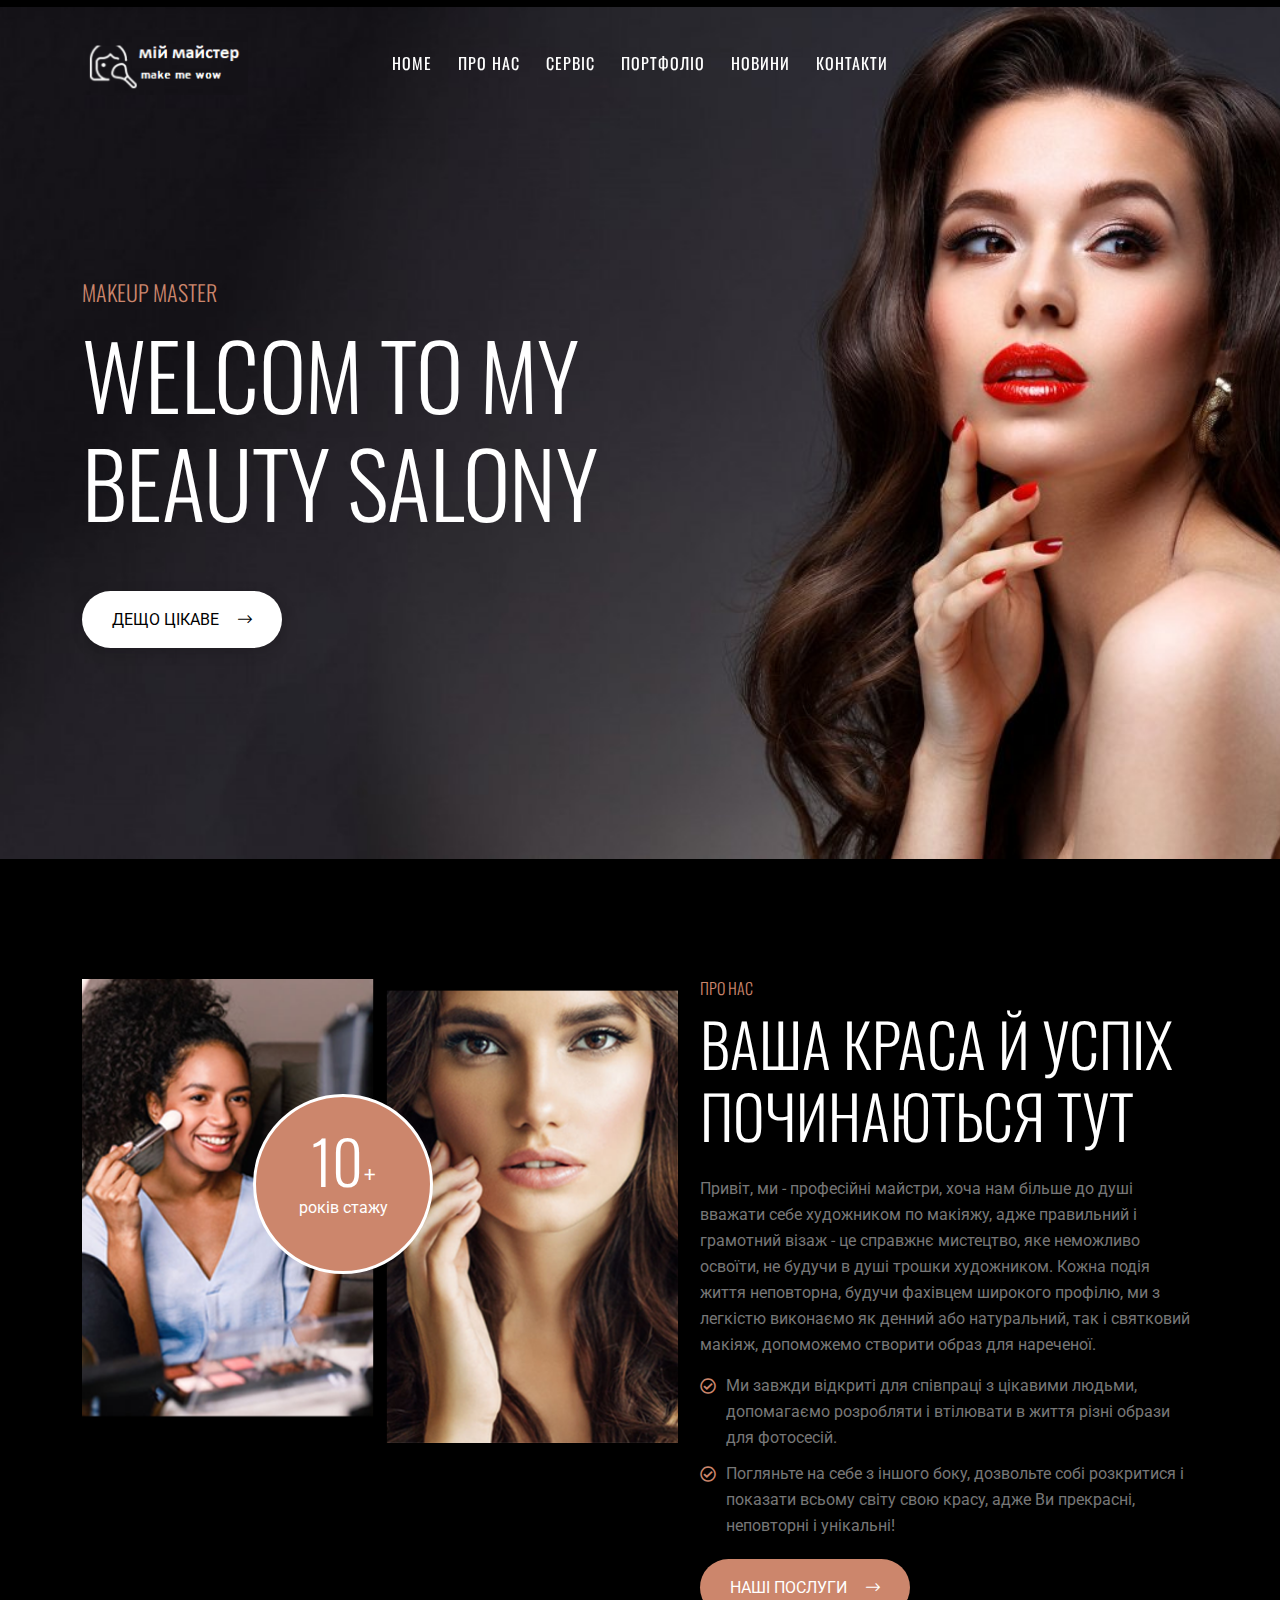
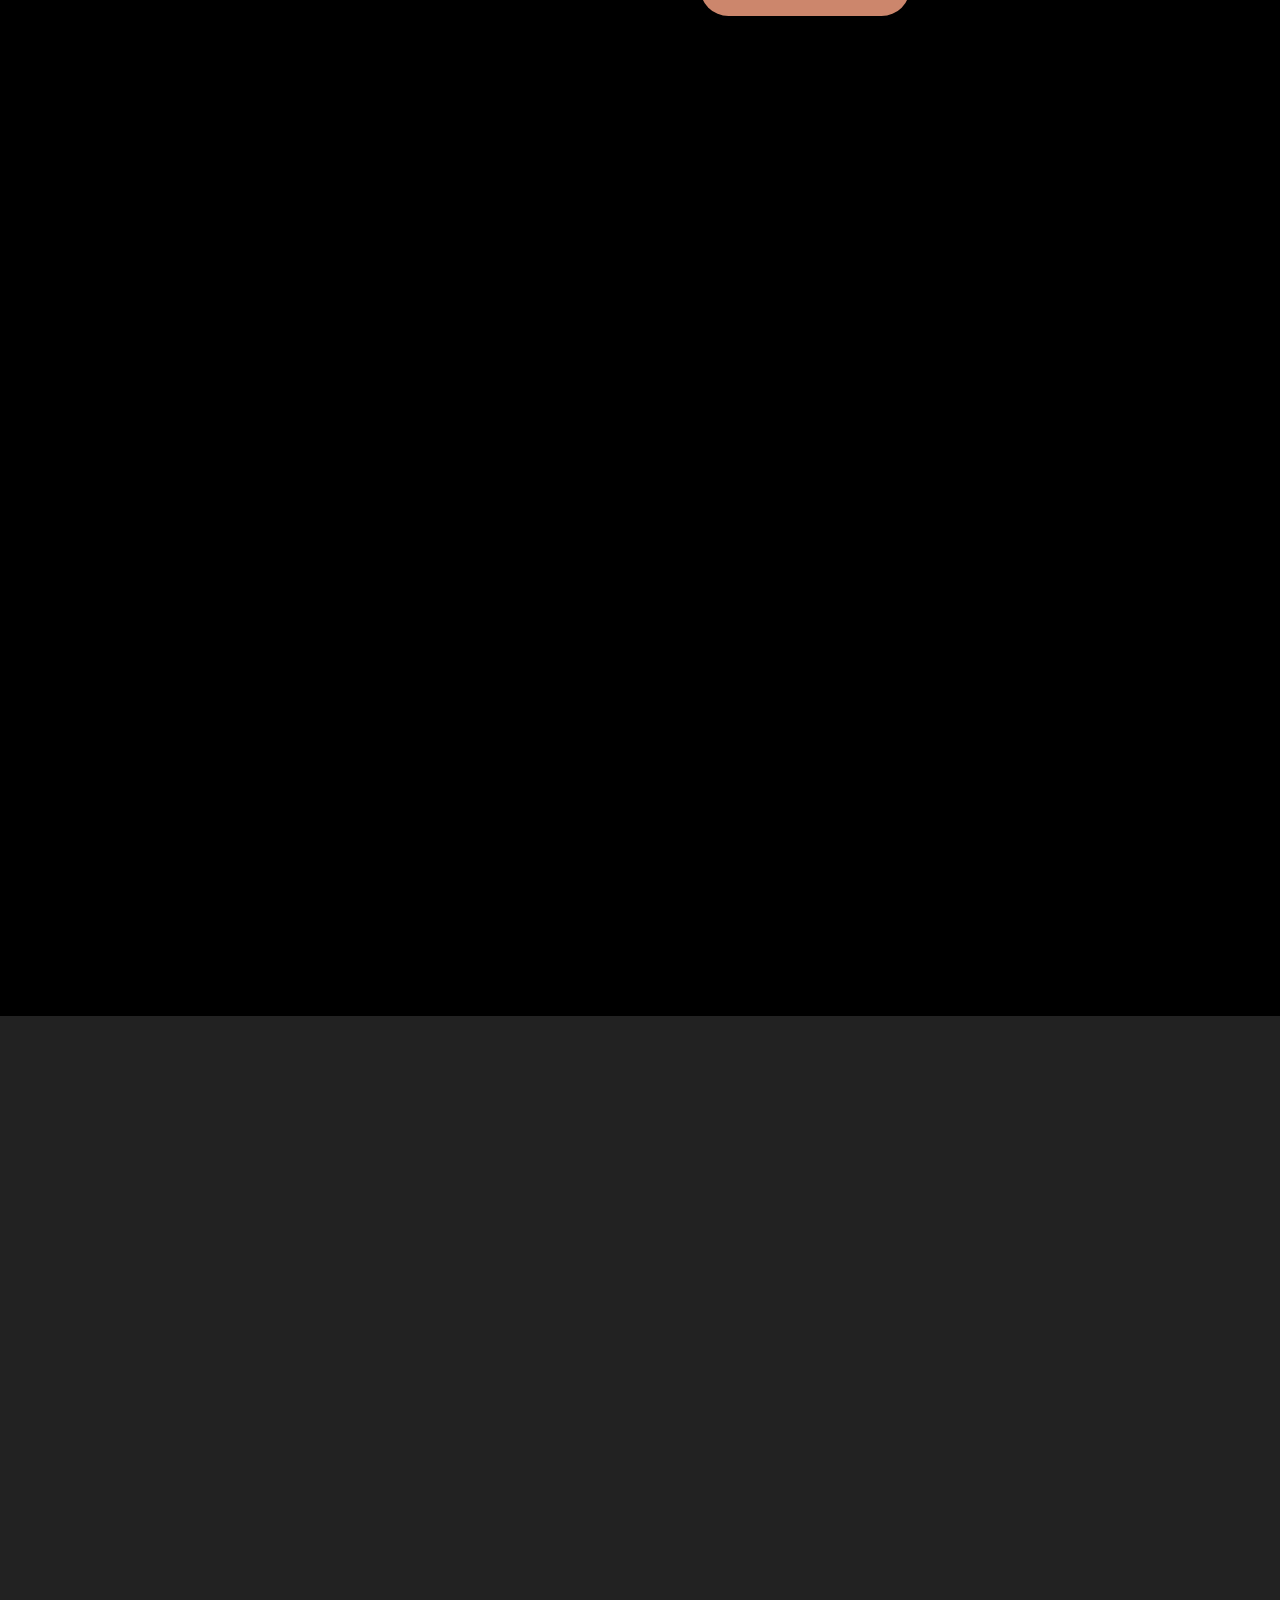
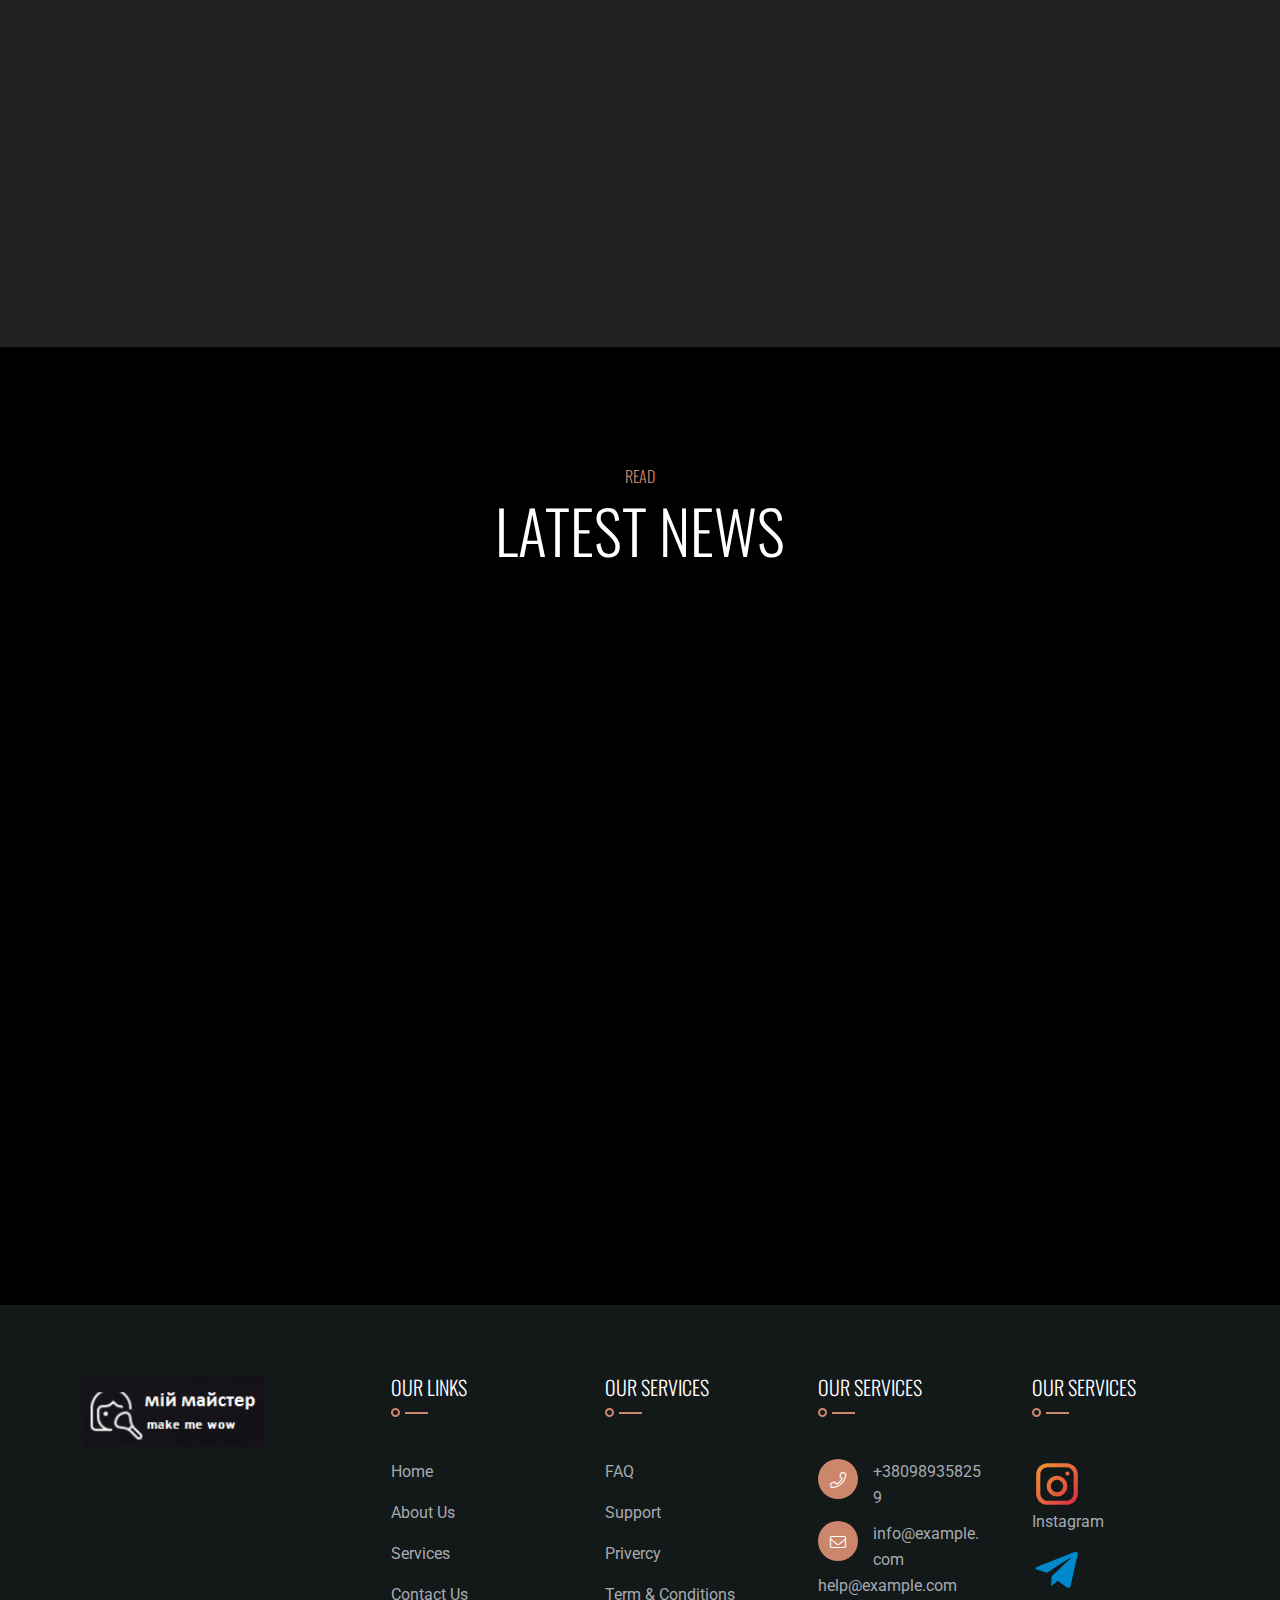
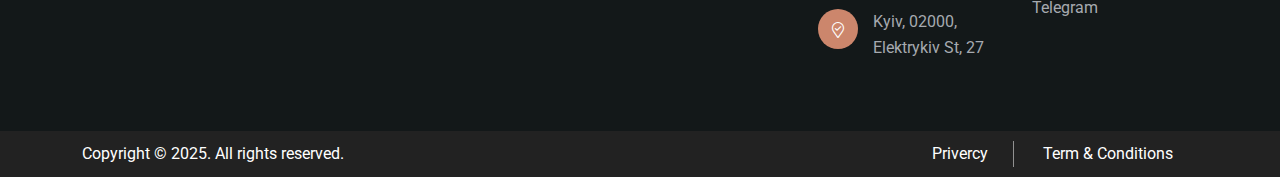
==== index.html @ bee97167 "test" ====
<!DOCTYPE html>
<html class="no-js" lang="zxx">
  <head>
    <meta charset="utf-8" />
    <meta http-equiv="x-ua-compatible" content="ie=edge" />
    <title>Make Me Wow</title>
    <meta name="description" content="" />
    <meta name="viewport" content="width=device-width, initial-scale=1" />
    <link rel="shortcut icon" type="image/x-icon" href="img/favicon.ico" />
    <!-- Place favicon.ico in the root directory -->

    <!-- CSS here -->
    <link rel="stylesheet" href="css/bootstrap.min.css" />
    <link rel="stylesheet" href="css/animate.min.css" />
    <link rel="stylesheet" href="css/magnific-popup.css" />
    <link rel="stylesheet" href="fontawesome/css/all.min.css" />
    <link rel="stylesheet" href="font-flaticon/flaticon.css" />
    <link rel="stylesheet" href="css/dripicons.css" />
    <link rel="stylesheet" href="css/slick.css" />
    <link rel="stylesheet" href="css/meanmenu.css" />
    <link rel="stylesheet" href="css/default.css" />
    <link rel="stylesheet" href="css/style.css" />
    <link rel="stylesheet" href="css/responsive.css" />
  </head>
  <body>
    <!-- header -->
    <header class="header-area">
      <div id="header-sticky" class="menu-area">
        <div class="container">
          <div class="second-menu">
            <div class="row align-items-center">
              <div class="col-xl-2 col-lg-2">
                <div class="logo">
                  <a href="index.html"
                    ><img src="img/logo/logo.png" alt="logo"
                  /></a>
                </div>
              </div>
              <div class="col-xl-8 col-lg-8 text-center">
                <div class="main-menu">
                  <nav id="mobile-menu">
                    <ul>
                      <li class="has-sub">
                        <a href="index.html">Home</a>
                      </li>
                      <li><a href="#about">про нас</a></li>
                      <li class="has-sub">
                        <a href="#services">сервіс</a>
                      </li>
                      <li><a href="portfolio.html">портфоліо</a></li>
                      <li class="has-sub">
                        <a href="blog.html">новини</a>
                      </li>
                      <li><a href="contact.html">Контакти</a></li>
                    </ul>
                  </nav>
                </div>
              </div>

              <!-- <div class="col-xl-2 col-lg-2 d-none d-lg-block">
                <a href="index.html#contact" class="btn ss-btn smoth-scroll"
                  >Get A Quote <i class="fal fa-long-arrow-right"></i
                ></a>
              </div> -->

              <div class="col-12">
                <div class="mobile-menu"></div>
              </div>
            </div>
          </div>
        </div>
      </div>
    </header>
    <!-- header-end -->

    <!-- main-area -->
    <main>
      <!-- search-popup -->
      <div
        class="modal fade bs-example-modal-lg search-bg popup1"
        tabindex="-1"
        role="dialog"
      >
        <div class="modal-dialog modal-lg" role="document">
          <div class="modal-content search-popup">
            <div class="text-center">
              <a href="#" class="close2" data-dismiss="modal" aria-label="Close"
                >× close</a
              >
            </div>
            <div class="row search-outer">
              <div class="col-md-11">
                <input type="text" placeholder="Search for products..." />
              </div>
              <div class="col-md-1 text-right">
                <a href="#"><i class="fa fa-search" aria-hidden="true"></i></a>
              </div>
            </div>
          </div>
        </div>
      </div>
      <!-- /search-popup -->
      <!-- slider-area -->
      <section id="home" class="slider-area slider-four fix p-relative">
        <div class="slider-active">
          <div
            class="single-slider slider-bg d-flex align-items-center"
            style="background-image: url(img/slider/slider_img01.jpg)"
          >
            <div class="container">
              <div class="row justify-content-center align-items-center">
                <div class="col-lg-7 col-md-7">
                  <div class="slider-content s-slider-content mt-60">
                    <h5 data-animation="fadeInUp" data-delay=".4s">
                      Makeup Master
                    </h5>
                    <h2 data-animation="fadeInUp" data-delay=".4s">
                      WELCOM TO MY<br />Beauty sAlony
                    </h2>

                    <div
                      class="slider-btn mt-30"
                      data-animation="fadeInUp"
                      data-delay=".4s"
                    >
                      <a
                        href="#about"
                        class="btn ss-btn active mr-15 smoth-scroll"
                        >ДЕЩО ЦІКАВЕ <i class="fal fa-long-arrow-right"></i
                      ></a>
                    </div>
                  </div>
                </div>
                <div class="col-lg-5 col-md-5"></div>
              </div>
            </div>
          </div>
        </div>
      </section>
      <!-- slider-area-end -->
      <!-- about-area -->
      <section
        id="about"
        class="about-area about-p pt-120 pb-120 p-relative"
        style="background: #000"
      >
        <div class="container">
          <div class="row">
            <div class="col-lg-6 col-md-12 col-sm-12">
              <div class="s-about-img p-relative">
                <img src="img/bg/about-us.png" alt="about-img" />
                <div class="about-text second-about">
                  <span>10 <sub>+</sub></span>
                  <p>років стажу</p>
                </div>
              </div>
            </div>
            <div class="col-lg-6 col-md-12 col-sm-12 pl-60">
              <div class="about-content s-about-content">
                <div class="about-title second-atitle pb-25">
                  <h5>Про нас</h5>
                  <h2>Ваша краса й успіх починаються тут</h2>
                </div>
                <p>
                  Привіт, ми - професійні майстри, хоча нам більше до душі
                  вважати себе художником по макіяжу, адже правильний і
                  грамотний візаж - це справжнє мистецтво, яке неможливо
                  освоїти, не будучи в душі трошки художником. Кожна подія життя
                  неповторна, будучи фахівцем широкого профілю, ми з легкістю
                  виконаємо як денний або натуральний, так і святковий макіяж,
                  допоможемо створити образ для нареченої.
                </p>
                <div class="about-content3">
                  <div class="row">
                    <div class="col-md-12">
                      <ul class="green">
                        <li>
                          Ми завжди відкриті для співпраці з цікавими людьми,
                          допомагаємо розробляти і втілювати в життя різні
                          образи для фотосесій.
                        </li>
                        <li>
                          Погляньте на себе з іншого боку, дозвольте собі
                          розкритися і показати всьому світу свою красу, адже Ви
                          прекрасні, неповторні і унікальні!
                        </li>
                      </ul>
                    </div>
                  </div>
                </div>
                <div class="slider-btn mt-20">
                  <a href="#services" class="btn ss-btn smoth-scroll"
                    >НАШІ ПОСЛУГИ <i class="fal fa-long-arrow-right"></i
                  ></a>
                </div>
              </div>
            </div>
          </div>
        </div>
      </section>
      <!-- about-area-end -->

      <!-- services-three-area -->
      <section
        id="services"
        class="services-area services-bg p-relative fix pt-120 pb-90"
        style="background: #000"
      >
        <div class="container">
          <div class="row">
            <div class="col-lg-12 col-md-12">
              <div
                class="section-title mb-50 wow fadeInLeft animated text-center"
                data-animation="fadeInLeft"
                data-delay=".4s"
              >
                <h5>Що ми робимо</h5>
                <h2>Послуги макіяжу</h2>
              </div>
            </div>
            <div class="col-lg-3 col-md-6">
              <div
                class="s-single-services text-center mb-30 wow fadeInUp animated"
                data-animation="fadeInUp"
                data-delay=".2s"
              >
                <div class="services-icon">
                  <a href="services-detail.html"
                    ><img src="img/icon/se-icon4.png" alt="img"
                  /></a>
                </div>
                <div class="second-services-content">
                  <h3><a href="services-detail.html">Макіяж для обличчя</a></h3>
                  <a href="services-detail.html"
                    ><p class="ppp">
                      мистецтво підкреслити переваги обличчя та виявити його
                      індивідуальність – незалежно від того, що зараз модно.
                    </p></a
                  >
                </div>
              </div>
            </div>
            <div class="col-lg-3 col-md-6">
              <div
                class="s-single-services text-center active mb-30 wow fadeInUp animated"
                data-animation="fadeInUp"
                data-delay=".4s"
              >
                <div class="services-icon">
                  <a href="services-detail.html"
                    ><img src="img/icon/se-icon5.png" alt="img"
                  /></a>
                </div>
                <div class="second-services-content">
                  <h3><a href="services-detail.html">Макіяж очей</a></h3>
                  <a href="services-detail.html"
                    ><p class="ppp">
                      найважливіша частина образу, яка може перетворити обличчя,
                      зробити погляд яскравим та виразним.
                    </p></a
                  >
                </div>
              </div>
            </div>
            <div class="col-lg-3 col-md-6">
              <div
                class="s-single-services text-center mb-30 wow fadeInUp animated"
                data-animation="fadeInUp"
                data-delay=".6s"
              >
                <div class="services-icon">
                  <a href="services-detail.html"
                    ><img src="img/icon/se-icon6.png" alt="img"
                  /></a>
                </div>
                <div class="second-services-content">
                  <h3>
                    <a href="services-detail.html">для волосся</a>
                  </h3>
                  <a href="services-detail.html"
                    ><p class="ppp">
                      засоби для догляду за волоссям з метою покращення їх
                      стану, здоров'я і зовнішнього вигляду.
                    </p></a
                  >
                </div>
              </div>
            </div>
            <div class="col-lg-3 col-md-6">
              <div
                class="s-single-services text-center mb-30 wow fadeInUp animated"
                data-animation="fadeInUp"
                data-delay=".8s"
              >
                <div class="services-icon">
                  <a href="services-detail.html"
                    ><img src="img/icon/se-icon7.png" alt="img"
                  /></a>
                </div>
                <div class="second-services-content">
                  <h3><a href="services-detail.html">Весільний макіяж</a></h3>
                  <a href="services-detail.html"
                    ><p class="ppp">
                      це один з важливих компонентів образу нареченої, щоб
                      підкреслити зовнішні переваги і залишатися природним.
                    </p></a
                  >
                </div>
              </div>
            </div>
          </div>
        </div>
      </section>
      <!-- services-three-area -->

      <!-- gallery-area -->
      <section id="portfolio" class="pt-120 pb-90" style="background: #222">
        <div class="container">
          <div class="portfolio">
            <div class="row align-items-center mb-50">
              <div class="col-lg-5">
                <div
                  class="section-title wow fadeInLeft animated"
                  data-animation="fadeInLeft"
                  data-delay=".4s"
                >
                  <h5>portfolio</h5>
                  <h2>creative works</h2>
                </div>
              </div>
              <div class="col-lg-7">
                <div
                  class="my-masonry text-right wow fadeInRight animated"
                  data-animation="fadeInRight"
                  data-delay=".4s"
                >
                  <div class="button-group filter-button-group">
                    <button class="active" data-filter="*">all works</button>
                    <button data-filter=".financial">Face Makeup</button>
                    <button data-filter=".banking">Eye Makeup</button>
                    <button data-filter=".insurance">Hair Makeup</button>
                    <button data-filter=".family">Bridal Makeup</button>
                  </div>
                </div>
              </div>
            </div>

            <div
              class="grid col3 wow fadeInUp animated"
              data-animation="fadeInUp"
              data-delay=".4s"
            >
              <div class="grid-item financial">
                <a class="popup-image" href="img/gallery/protfolio-img01.jpg">
                  <figure class="gallery-image">
                    <img
                      src="img/gallery/protfolio-img01.jpg"
                      alt="img"
                      class="img"
                    />
                  </figure>
                </a>
              </div>
              <div class="grid-item financial banking">
                <a class="popup-image" href="img/gallery/protfolio-img02.jpg">
                  <figure class="gallery-image">
                    <img
                      src="img/gallery/protfolio-img02.jpg"
                      alt="img"
                      class="img"
                    />
                  </figure>
                </a>
              </div>
              <div class="grid-item insurance">
                <a class="popup-image" href="img/gallery/protfolio-img03.jpg">
                  <figure class="gallery-image">
                    <img
                      src="img/gallery/protfolio-img03.jpg"
                      alt="img"
                      class="img"
                    />
                  </figure>
                </a>
              </div>
              <div class="grid-item family">
                <a class="popup-image" href="img/gallery/protfolio-img04.jpg">
                  <figure class="gallery-image">
                    <img
                      src="img/gallery/protfolio-img04.jpg"
                      alt="img"
                      class="img"
                    />
                  </figure>
                </a>
              </div>
              <div class="grid-item business">
                <a class="popup-image" href="img/gallery/protfolio-img05.jpg">
                  <figure class="gallery-image">
                    <img
                      src="img/gallery/protfolio-img05.jpg"
                      alt="img"
                      class="img"
                    />
                  </figure>
                </a>
              </div>
              <div class="grid-item financial">
                <a class="popup-image" href="img/gallery/protfolio-img06.jpg">
                  <figure class="gallery-image">
                    <img
                      src="img/gallery/protfolio-img06.jpg"
                      alt="img"
                      class="img"
                    />
                  </figure>
                </a>
              </div>
            </div>
          </div>
        </div>
      </section>
      <!-- gallery-area-end -->

      <!-- blog-area -->
      <section
        id="blog"
        class="blog-area p-relative pt-120 pb-90 fix"
        style="background: #000"
      >
        <div class="container">
          <div class="row align-items-center">
            <div class="col-lg-12">
              <div class="section-title center-align mb-50 text-center">
                <h5>Read</h5>
                <h2>Latest News</h2>
              </div>
            </div>
          </div>
          <div class="row">
            <div class="col-lg-4 col-md-4">
              <div class="single-post2 mb-30 wow fadeInDown animated">
                <div class="blog-thumb2">
                  <a href="blog-details.html"
                    ><img src="img/blog/inner_b1.jpg" alt="img"
                  /></a>
                </div>
                <div class="blog-content2">
                  <div class="b-meta">
                    <div class="row">
                      <div class="col-lg-12 col-md-12">
                        <div class="meta-info">
                          <ul>
                            <li><i class="fal fa-user"></i> Admin</li>
                            <li>
                              <i class="fal fa-calendar-alt"></i> 24th March
                              2021
                            </li>
                          </ul>
                        </div>
                      </div>
                    </div>
                  </div>

                  <div class="row">
                    <div class="col-lg-12">
                      <h4>
                        <a href="blog-details.html"
                          >Fusce suscipit arcu velit id scelerisque tempus
                          est</a
                        >
                      </h4>
                      <p>
                        Cras ultrices maximus arcu ut aqam. Aliquam daber a diam
                        ante.
                      </p>
                    </div>
                  </div>

                  <div class="row align-items-center">
                    <div class="col-lg-12 col-md-12">
                      <div class="blog-btn">
                        <a href="blog-details.html"
                          ><i class="fas fa-angle-right"></i> Read More</a
                        >
                      </div>
                    </div>
                  </div>
                </div>
              </div>
            </div>
            <div class="col-lg-4 col-md-4">
              <div class="single-post2 mb-30 wow fadeInUp animated">
                <div class="blog-thumb2">
                  <a href="blog-details.html"
                    ><img src="img/blog/inner_b2.jpg" alt="img"
                  /></a>
                </div>
                <div class="blog-content2">
                  <div class="b-meta">
                    <div class="row">
                      <div class="col-lg-12 col-md-12">
                        <div class="meta-info">
                          <ul>
                            <li><i class="fal fa-user"></i> Admin</li>
                            <li>
                              <i class="fal fa-calendar-alt"></i> 24th March
                              2021
                            </li>
                          </ul>
                        </div>
                      </div>
                    </div>
                  </div>

                  <div class="row">
                    <div class="col-lg-12">
                      <h4>
                        <a href="blog-details.html"
                          >Fusce suscipit arcu velit id scelerisque tempus
                          est</a
                        >
                      </h4>
                      <p>
                        Cras ultrices maximus arcu ut aqam. Aliquam daber a diam
                        ante.
                      </p>
                    </div>
                  </div>

                  <div class="row align-items-center">
                    <div class="col-lg-12 col-md-12">
                      <div class="blog-btn">
                        <a href="blog-details.html"
                          ><i class="fas fa-angle-right"></i> Read More</a
                        >
                      </div>
                    </div>
                  </div>
                </div>
              </div>
            </div>
            <div class="col-lg-4 col-md-4">
              <div class="single-post2 mb-30 wow fadeInDown animated">
                <div class="blog-thumb2">
                  <a href="blog-details.html"
                    ><img src="img/blog/inner_b3.jpg" alt="img"
                  /></a>
                </div>
                <div class="blog-content2">
                  <div class="b-meta">
                    <div class="row">
                      <div class="col-lg-12 col-md-12">
                        <div class="meta-info">
                          <ul>
                            <li><i class="fal fa-user"></i> Admin</li>
                            <li>
                              <i class="fal fa-calendar-alt"></i> 24th March
                              2021
                            </li>
                          </ul>
                        </div>
                      </div>
                    </div>
                  </div>

                  <div class="row">
                    <div class="col-lg-12">
                      <h4>
                        <a href="blog-details.html"
                          >Fusce suscipit arcu velit id scelerisque tempus
                          est</a
                        >
                      </h4>
                      <p>
                        Cras ultrices maximus arcu ut aqam. Aliquam daber a diam
                        ante.
                      </p>
                    </div>
                  </div>

                  <div class="row align-items-center">
                    <div class="col-lg-12 col-md-12">
                      <div class="blog-btn">
                        <a href="blog-details.html"
                          ><i class="fas fa-angle-right"></i> Read More</a
                        >
                      </div>
                    </div>
                  </div>
                </div>
              </div>
            </div>
          </div>
        </div>
      </section>
      <!-- blog-area-end -->
    </main>
    <!-- main-area-end -->
    <!-- footer -->
    <footer class="footer-bg footer-p" style="background: #131819">
      <div class="footer-top pt-70 pb-40">
        <div class="container">
          <div class="row justify-content-between">
            <div class="col-xl-3 col-lg-3 col-sm-6">
              <div class="footer-widget mb-30">
                <div class="f-widget-title">
                  <img src="img/logo/logo.png" alt="img" />
                </div>
              </div>
            </div>
            <div class="col-xl-2 col-lg-2 col-sm-6">
              <div class="footer-widget mb-30">
                <div class="f-widget-title">
                  <h2>Our Links</h2>
                </div>
                <div class="footer-link">
                  <ul>
                    <li><a href="index.html">Home</a></li>
                    <li><a href="about.html"> About Us</a></li>
                    <li><a href="services.html"> Services </a></li>
                    <li><a href="contact.html"> Contact Us</a></li>
                  </ul>
                </div>
              </div>
            </div>
            <div class="col-xl-2 col-lg-2 col-sm-6">
              <div class="footer-widget mb-30">
                <div class="f-widget-title">
                  <h2>Our Services</h2>
                </div>
                <div class="footer-link">
                  <ul>
                    <li><a href="#">FAQ</a></li>
                    <li><a href="#">Support</a></li>
                    <li><a href="#">Privercy</a></li>
                    <li><a href="#">Term & Conditions</a></li>
                  </ul>
                </div>
              </div>
            </div>
            <div class="col-xl-2 col-lg-2 col-sm-6">
              <div class="footer-widget mb-30">
                <div class="f-widget-title">
                  <h2>Our Services</h2>
                </div>
                <div class="f-contact">
                  <ul>
                    <li>
                      <i class="icon fal fa-phone"></i>
                      <span>+380989358259</span>
                    </li>
                    <li>
                      <i class="icon fal fa-envelope"></i>
                      <span>
                        <a href="mailto:info@example.com">info@example.com</a>
                        <br />
                        <a href="mailto:help@example.com">help@example.com</a>
                      </span>
                    </li>
                    <li>
                      <i class="icon fal fa-map-marker-check"></i>
                      <span
                        >Kyiv, 02000,<br />
                        Elektrykiv St, 27</span
                      >
                    </li>
                  </ul>
                </div>
              </div>
            </div>
            <div class="col-xl-2 col-lg-2 col-sm-6">
              <div class="footer-widget mb-30">
                <div class="f-widget-title">
                  <h2>Our Services</h2>
                </div>
                <div class="f-contact">
                  <ul>
                    <li>
                      <svg
                        width="50"
                        height="50"
                        viewBox="0 0 24 24"
                        xmlns="http://www.w3.org/2000/svg"
                      >
                        <defs>
                          <linearGradient
                            id="instaGradient"
                            x1="0%"
                            y1="0%"
                            x2="100%"
                            y2="100%"
                          >
                            <stop offset="0%" stop-color="#f09433" />
                            <stop offset="50%" stop-color="#e6683c" />
                            <stop offset="100%" stop-color="#dc2743" />
                            <stop offset="100%" stop-color="#bc1888" />
                          </linearGradient>
                        </defs>
                        <path
                          fill="url(#instaGradient)"
                          d="M7.5 2C4.42 2 2 4.42 2 7.5v9C2 19.58 4.42 22 7.5 22h9c3.08 0 5.5-2.42 5.5-5.5v-9C22 4.42 19.58 2 16.5 2h-9zm0 2h9c1.93 0 3.5 1.57 3.5 3.5v9c0 1.93-1.57 3.5-3.5 3.5h-9C5.57 20 4 18.43 4 16.5v-9C4 5.57 5.57 4 7.5 4zm9.5 2a1 1 0 100 2 1 1 0 000-2zm-5 2a5 5 0 00-5 5 5 5 0 005 5 5 5 0 005-5 5 5 0 00-5-5zm0 2a3 3 0 013 3 3 3 0 01-3 3 3 3 0 01-3-3 3 3 0 013-3z"
                        />
                      </svg>
                      <span>
                        <a href="https://www.instagram.com/">Instagram</a>
                      </span>
                    </li>

                    <li>
                      <svg
                        width="50"
                        height="50"
                        viewBox="0 0 24 24"
                        fill="none"
                        xmlns="http://www.w3.org/2000/svg"
                      >
                        <path
                          fill="#0088cc"
                          d="M9.44 14.97L9.16 19.55C9.62 19.55 9.83 19.34 10.06 19.11L12.31 17.1L16.81 20.38C17.69 20.86 18.28 20.62 18.51 19.58L21.92 4.62L21.93 4.61C22.2 3.46 21.56 2.98 20.71 3.29L2.53 10.44C1.43 10.86 1.44 11.46 2.31 11.73L7.17 13.26L17.73 6.44C18.22 6.12 18.66 6.29 18.27 6.62L9.44 14.97Z"
                        />
                      </svg>
                      <span>
                        <a href="https://t.me/SViktorS">Telegram</a>
                      </span>
                    </li>
                  </ul>
                </div>
              </div>
            </div>
          </div>
        </div>
      </div>
      <div class="copyright-wrap">
        <div class="container">
          <div class="row align-items-center">
            <div class="col-lg-6">Copyright © 2025. All rights reserved.</div>
            <div class="col-lg-6 text-right text-xl-right">
              <ul>
                <li><a href="#">Privercy</a></li>
                <li><a href="#">Term &amp; Conditions</a></li>
              </ul>
            </div>
          </div>
        </div>
      </div>
    </footer>
    <!-- footer-end -->
    <!-- JS here -->
    <script src="js/vendor/modernizr-3.5.0.min.js"></script>
    <script src="js/vendor/jquery-3.6.0.min.js"></script>
    <script src="js/popper.min.js"></script>
    <script src="js/bootstrap.min.js"></script>
    <script src="js/one-page-nav-min.js"></script>
    <script src="js/slick.min.js"></script>
    <script src="js/ajax-form.js"></script>
    <script src="js/paroller.js"></script>
    <script src="js/wow.min.js"></script>
    <script src="js/js_isotope.pkgd.min.js"></script>
    <script src="js/imagesloaded.min.js"></script>
    <script src="js/parallax.min.js"></script>
    <script src="js/jquery.waypoints.min.js"></script>
    <script src="js/jquery.counterup.min.js"></script>
    <script src="js/jquery.scrollUp.min.js"></script>
    <script src="js/jquery.meanmenu.min.js"></script>
    <script src="js/parallax-scroll.js"></script>
    <script src="js/jquery.magnific-popup.min.js"></script>
    <script src="js/element-in-view.js"></script>
    <script src="js/main.js"></script>
  </body>
</html>
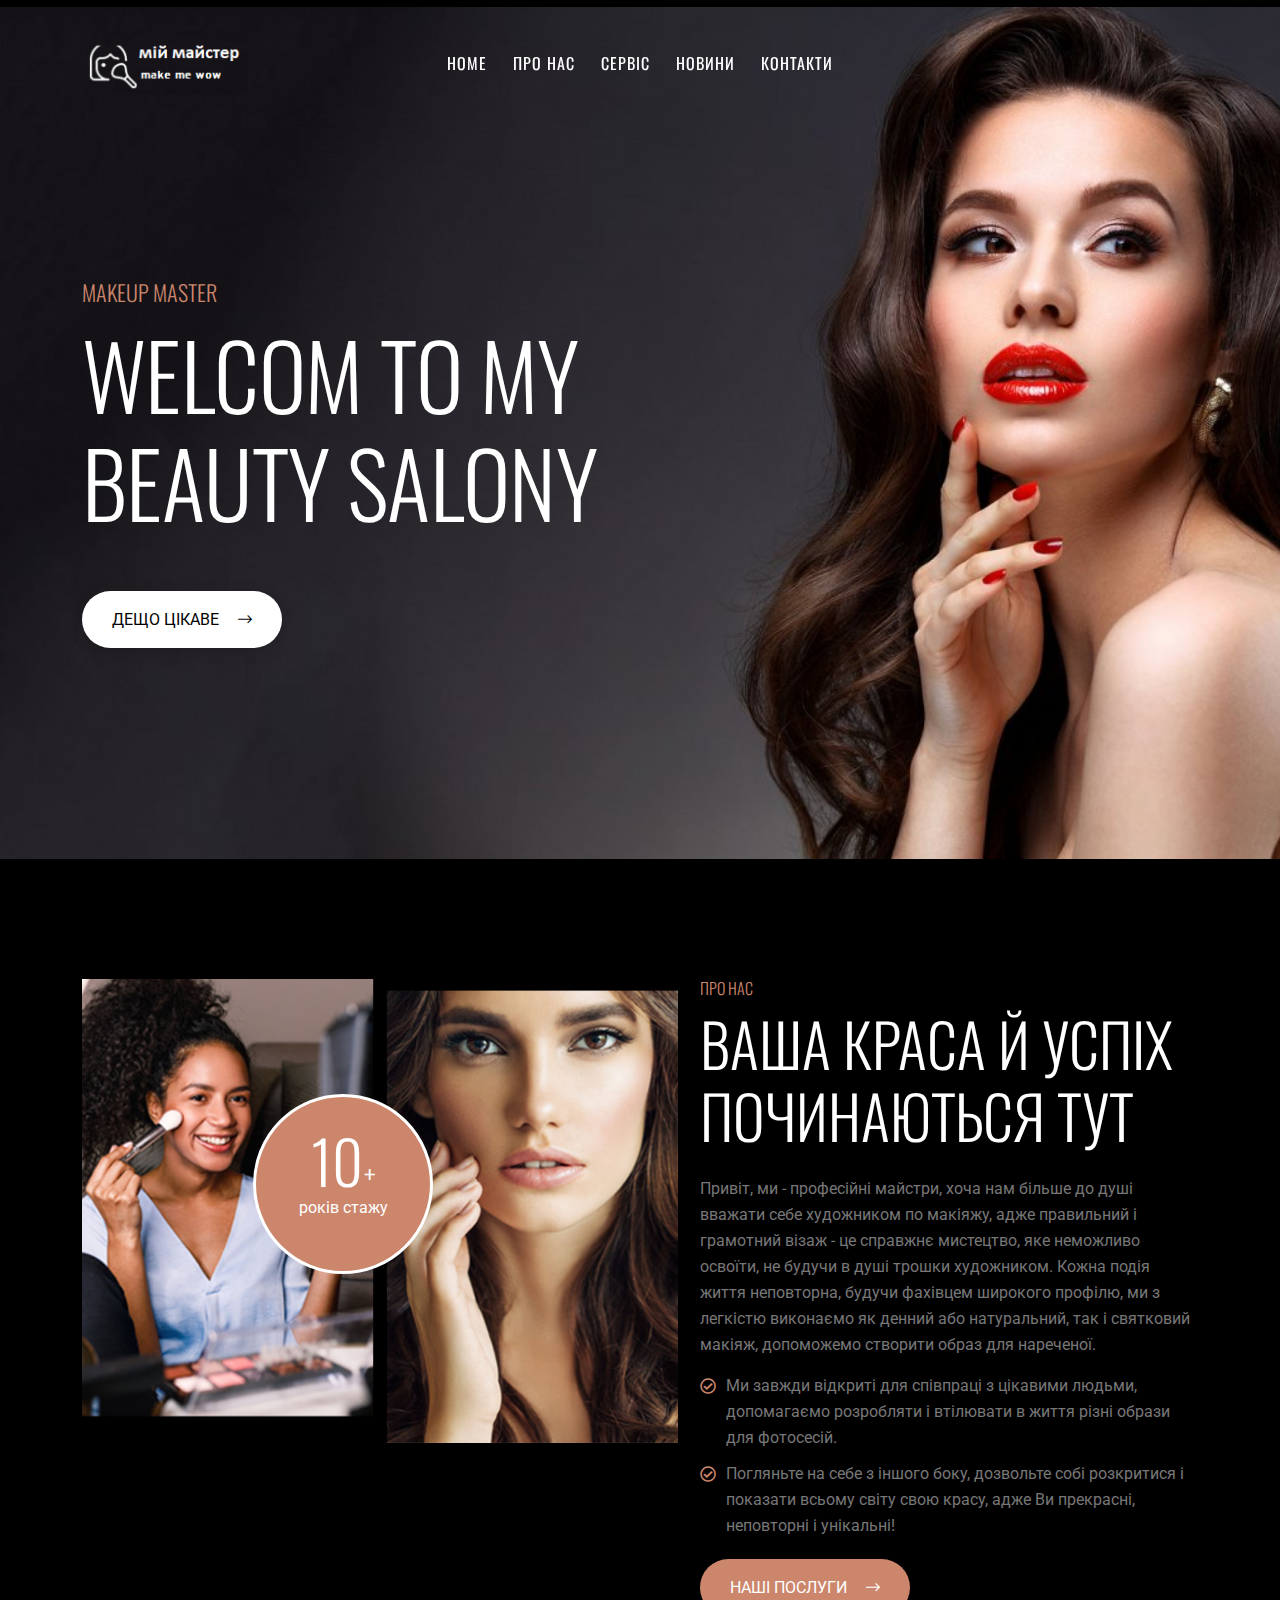
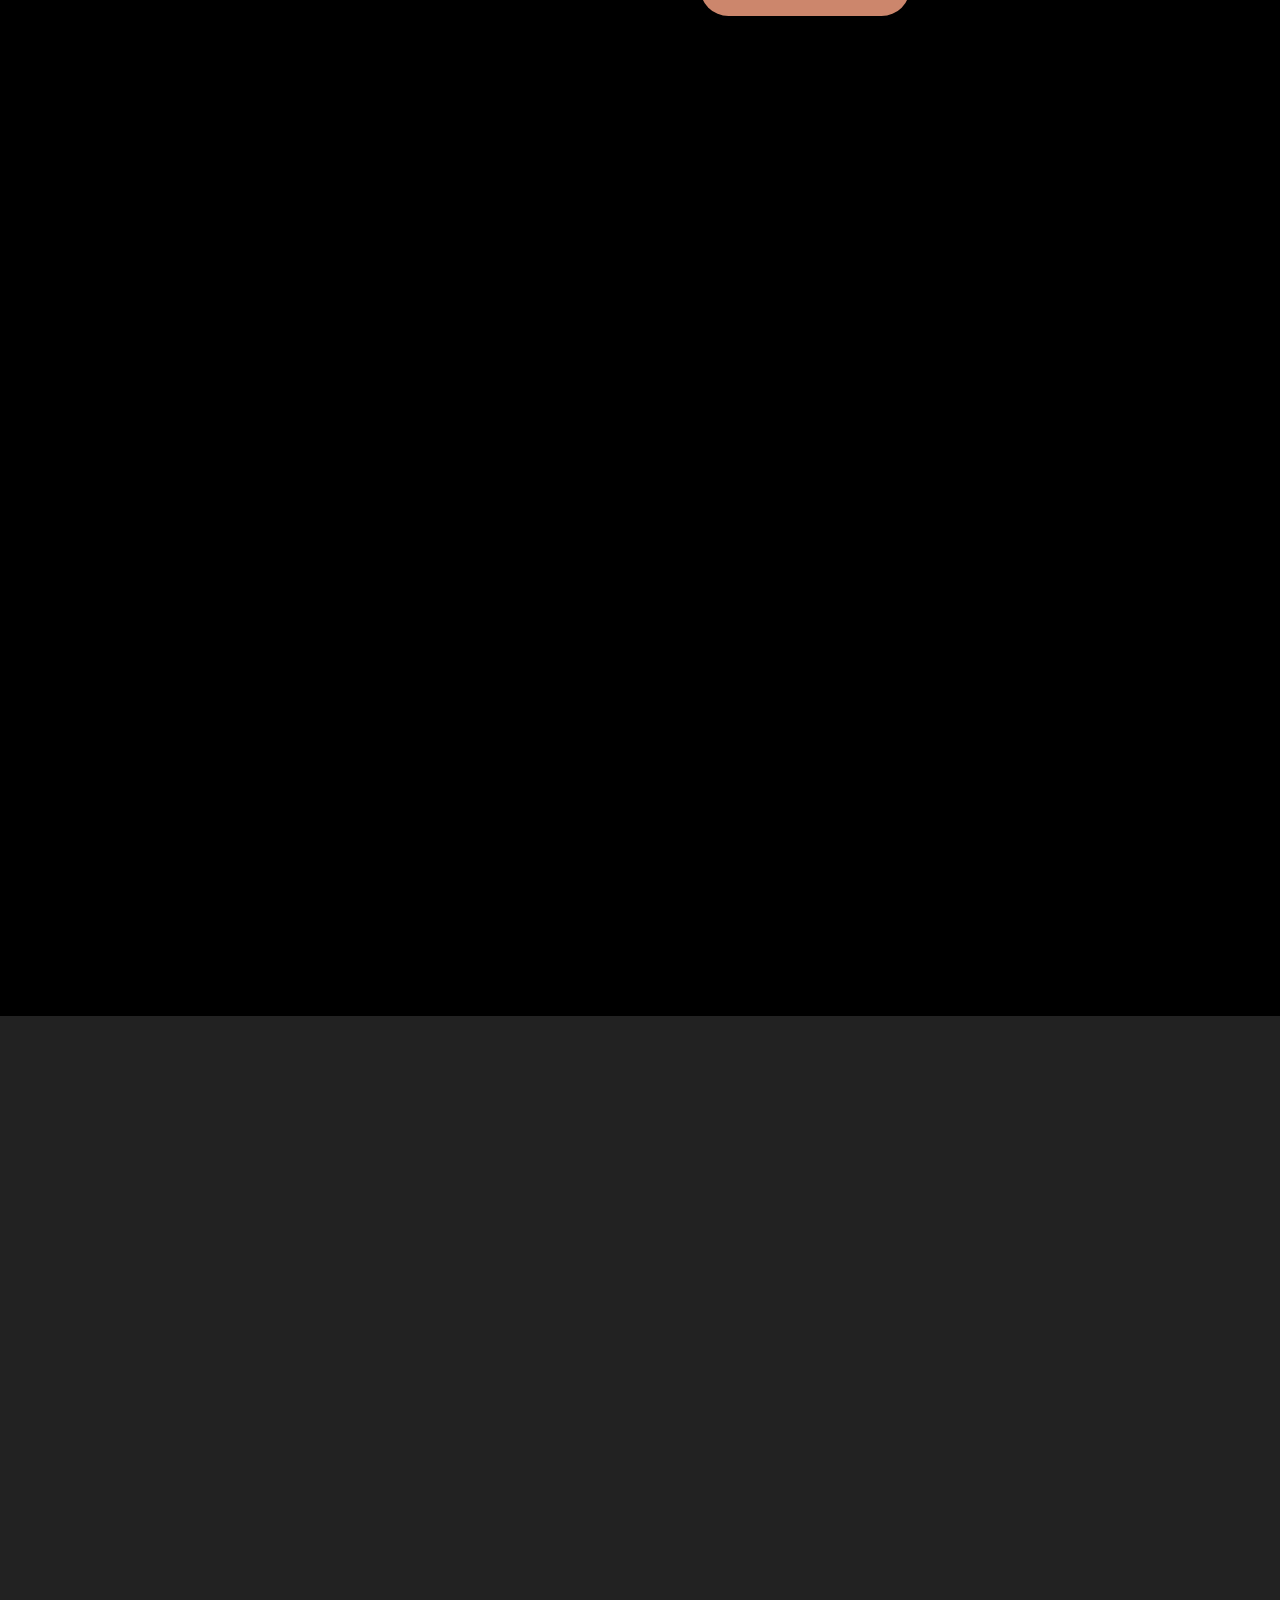
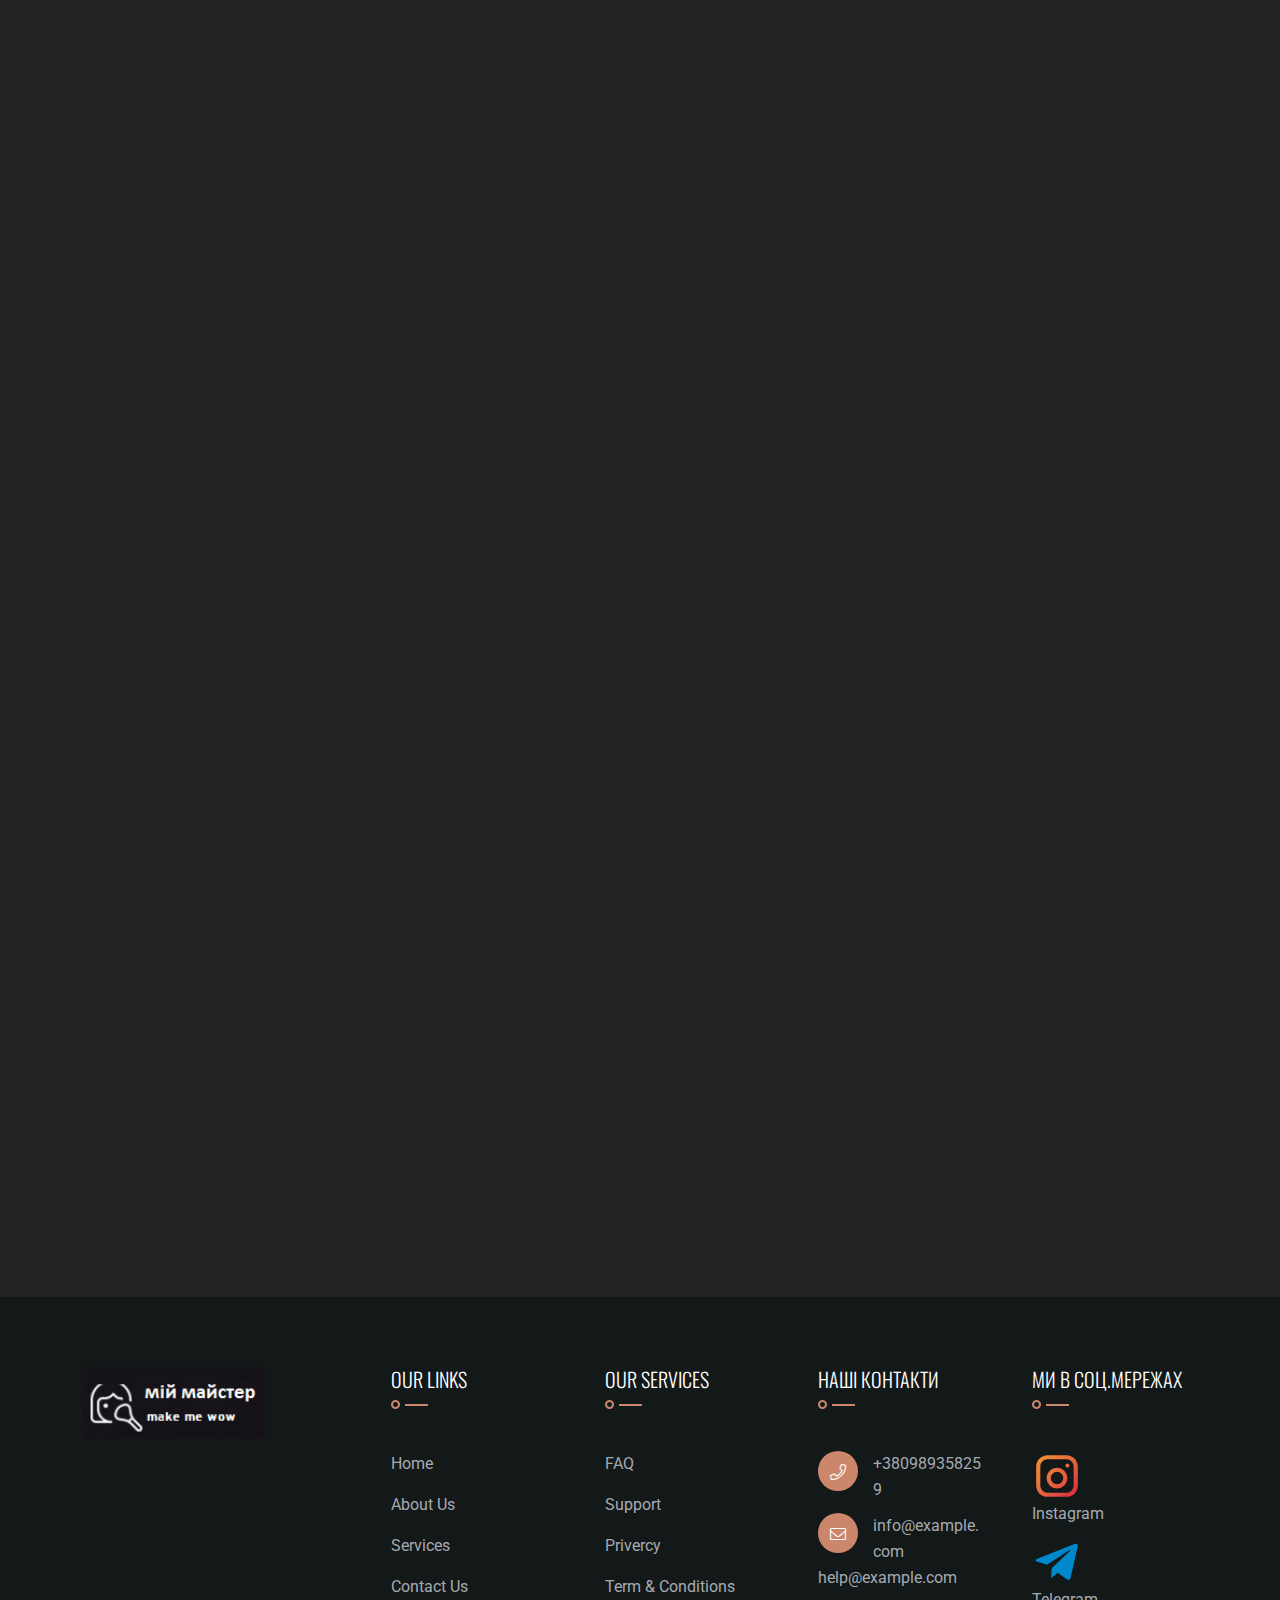
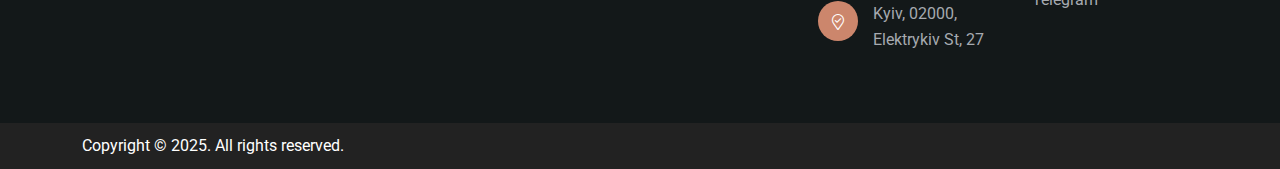
==== commit 778a06ba: "portfol" ====
--- a/index.html
+++ b/index.html
@@ -47,7 +47,6 @@
                       <li class="has-sub">
                         <a href="#services">сервіс</a>
                       </li>
-                      <li><a href="portfolio.html">портфоліо</a></li>
                       <li class="has-sub">
                         <a href="blog.html">новини</a>
                       </li>
@@ -225,13 +224,17 @@
                 data-delay=".2s"
               >
                 <div class="services-icon">
-                  <a href="services-detail.html"
+                  <a href="services-detail.html#facemakeup"
                     ><img src="img/icon/se-icon4.png" alt="img"
                   /></a>
                 </div>
                 <div class="second-services-content">
-                  <h3><a href="services-detail.html">Макіяж для обличчя</a></h3>
-                  <a href="services-detail.html"
+                  <h3>
+                    <a href="services-detail.html#facemakeup"
+                      >Макіяж для обличчя</a
+                    >
+                  </h3>
+                  <a href="services-detail.html#facemakeup"
                     ><p class="ppp">
                       мистецтво підкреслити переваги обличчя та виявити його
                       індивідуальність – незалежно від того, що зараз модно.
@@ -247,13 +250,15 @@
                 data-delay=".4s"
               >
                 <div class="services-icon">
-                  <a href="services-detail.html"
+                  <a href="services-detail.html#eyemakeup"
                     ><img src="img/icon/se-icon5.png" alt="img"
                   /></a>
                 </div>
                 <div class="second-services-content">
-                  <h3><a href="services-detail.html">Макіяж очей</a></h3>
-                  <a href="services-detail.html"
+                  <h3>
+                    <a href="services-detail.html#eyemakeup">Макіяж очей</a>
+                  </h3>
+                  <a href="services-detail.html#eyemakeup"
                     ><p class="ppp">
                       найважливіша частина образу, яка може перетворити обличчя,
                       зробити погляд яскравим та виразним.
@@ -269,15 +274,15 @@
                 data-delay=".6s"
               >
                 <div class="services-icon">
-                  <a href="services-detail.html"
+                  <a href="services-detail.html#hairmakeup"
                     ><img src="img/icon/se-icon6.png" alt="img"
                   /></a>
                 </div>
                 <div class="second-services-content">
                   <h3>
-                    <a href="services-detail.html">для волосся</a>
+                    <a href="services-detail.html#hairmakeup">для волосся</a>
                   </h3>
-                  <a href="services-detail.html"
+                  <a href="services-detail.html#hairmakeup"
                     ><p class="ppp">
                       засоби для догляду за волоссям з метою покращення їх
                       стану, здоров'я і зовнішнього вигляду.
@@ -293,13 +298,17 @@
                 data-delay=".8s"
               >
                 <div class="services-icon">
-                  <a href="services-detail.html"
+                  <a href="services-detail.html#bridalmakeup"
                     ><img src="img/icon/se-icon7.png" alt="img"
                   /></a>
                 </div>
                 <div class="second-services-content">
-                  <h3><a href="services-detail.html">Весільний макіяж</a></h3>
-                  <a href="services-detail.html"
+                  <h3>
+                    <a href="services-detail.html#bridalmakeup"
+                      >Весільний макіяж</a
+                    >
+                  </h3>
+                  <a href="services-detail.html#bridalmakeup"
                     ><p class="ppp">
                       це один з важливих компонентів образу нареченої, щоб
                       підкреслити зовнішні переваги і залишатися природним.
@@ -325,7 +334,7 @@
                   data-delay=".4s"
                 >
                   <h5>portfolio</h5>
-                  <h2>creative works</h2>
+                  <h2>наші роботи</h2>
                 </div>
               </div>
               <div class="col-lg-7">
@@ -336,10 +345,10 @@
                 >
                   <div class="button-group filter-button-group">
                     <button class="active" data-filter="*">all works</button>
-                    <button data-filter=".financial">Face Makeup</button>
-                    <button data-filter=".banking">Eye Makeup</button>
-                    <button data-filter=".insurance">Hair Makeup</button>
-                    <button data-filter=".family">Bridal Makeup</button>
+                    <button data-filter=".financial">для обличчя</button>
+                    <button data-filter=".banking">для очей</button>
+                    <button data-filter=".insurance">Для волосся</button>
+                    <button data-filter=".family">Весільний макіяж</button>
                   </div>
                 </div>
               </div>
@@ -351,24 +360,30 @@
               data-delay=".4s"
             >
               <div class="grid-item financial">
-                <a class="popup-image" href="img/gallery/protfolio-img01.jpg">
-                  <figure class="gallery-image">
-                    <img
-                      src="img/gallery/protfolio-img01.jpg"
-                      alt="img"
-                      class="img"
-                    />
+                <a class="popup-image" href="408036_1.jpg">
+                  <figure class="gallery-image">
+                    <img src="img/gallery/408036_1.jpg" alt="img" class="img" />
                   </figure>
                 </a>
               </div>
               <div class="grid-item financial banking">
-                <a class="popup-image" href="img/gallery/protfolio-img02.jpg">
-                  <figure class="gallery-image">
-                    <img
-                      src="img/gallery/protfolio-img02.jpg"
-                      alt="img"
-                      class="img"
-                    />
+                <a class="popup-image" href="img/gallery/post (5).jpg">
+                  <figure class="gallery-image">
+                    <img src="img/gallery/post (5).jpg" alt="img" class="img" />
+                  </figure>
+                </a>
+              </div>
+              <div class="grid-item financial banking">
+                <a class="popup-image" href="img/gallery/post (4).jpg">
+                  <figure class="gallery-image">
+                    <img src="img/gallery/post (4).jpg" alt="img" class="img" />
+                  </figure>
+                </a>
+              </div>
+              <div class="grid-item financial banking">
+                <a class="popup-image" href="img/gallery/scaled.jpg">
+                  <figure class="gallery-image">
+                    <img src="img/gallery/scaled.jpg" alt="img" class="img" />
                   </figure>
                 </a>
               </div>
@@ -383,14 +398,35 @@
                   </figure>
                 </a>
               </div>
-              <div class="grid-item family">
-                <a class="popup-image" href="img/gallery/protfolio-img04.jpg">
+              <div class="grid-item insurance">
+                <a class="popup-image" href="img/gallery/foto-3856-8.jpg">
                   <figure class="gallery-image">
                     <img
-                      src="img/gallery/protfolio-img04.jpg"
+                      src="img/gallery/foto-3856-8.jpg"
                       alt="img"
                       class="img"
                     />
+                  </figure>
+                </a>
+              </div>
+              <div class="grid-item family">
+                <a class="popup-image" href="img/gallery/post (1).jpg">
+                  <figure class="gallery-image">
+                    <img src="img/gallery/post (1).jpg" alt="img" class="img" />
+                  </figure>
+                </a>
+              </div>
+              <div class="grid-item family">
+                <a class="popup-image" href="img/gallery/post (2).jpg">
+                  <figure class="gallery-image">
+                    <img src="img/gallery/post (2).jpg" alt="img" class="img" />
+                  </figure>
+                </a>
+              </div>
+              <div class="grid-item family">
+                <a class="popup-image" href="img/gallery/post (3).jpg">
+                  <figure class="gallery-image">
+                    <img src="img/gallery/post (3).jpg" alt="img" class="img" />
                   </figure>
                 </a>
               </div>
@@ -421,180 +457,6 @@
         </div>
       </section>
       <!-- gallery-area-end -->
-
-      <!-- blog-area -->
-      <section
-        id="blog"
-        class="blog-area p-relative pt-120 pb-90 fix"
-        style="background: #000"
-      >
-        <div class="container">
-          <div class="row align-items-center">
-            <div class="col-lg-12">
-              <div class="section-title center-align mb-50 text-center">
-                <h5>Read</h5>
-                <h2>Latest News</h2>
-              </div>
-            </div>
-          </div>
-          <div class="row">
-            <div class="col-lg-4 col-md-4">
-              <div class="single-post2 mb-30 wow fadeInDown animated">
-                <div class="blog-thumb2">
-                  <a href="blog-details.html"
-                    ><img src="img/blog/inner_b1.jpg" alt="img"
-                  /></a>
-                </div>
-                <div class="blog-content2">
-                  <div class="b-meta">
-                    <div class="row">
-                      <div class="col-lg-12 col-md-12">
-                        <div class="meta-info">
-                          <ul>
-                            <li><i class="fal fa-user"></i> Admin</li>
-                            <li>
-                              <i class="fal fa-calendar-alt"></i> 24th March
-                              2021
-                            </li>
-                          </ul>
-                        </div>
-                      </div>
-                    </div>
-                  </div>
-
-                  <div class="row">
-                    <div class="col-lg-12">
-                      <h4>
-                        <a href="blog-details.html"
-                          >Fusce suscipit arcu velit id scelerisque tempus
-                          est</a
-                        >
-                      </h4>
-                      <p>
-                        Cras ultrices maximus arcu ut aqam. Aliquam daber a diam
-                        ante.
-                      </p>
-                    </div>
-                  </div>
-
-                  <div class="row align-items-center">
-                    <div class="col-lg-12 col-md-12">
-                      <div class="blog-btn">
-                        <a href="blog-details.html"
-                          ><i class="fas fa-angle-right"></i> Read More</a
-                        >
-                      </div>
-                    </div>
-                  </div>
-                </div>
-              </div>
-            </div>
-            <div class="col-lg-4 col-md-4">
-              <div class="single-post2 mb-30 wow fadeInUp animated">
-                <div class="blog-thumb2">
-                  <a href="blog-details.html"
-                    ><img src="img/blog/inner_b2.jpg" alt="img"
-                  /></a>
-                </div>
-                <div class="blog-content2">
-                  <div class="b-meta">
-                    <div class="row">
-                      <div class="col-lg-12 col-md-12">
-                        <div class="meta-info">
-                          <ul>
-                            <li><i class="fal fa-user"></i> Admin</li>
-                            <li>
-                              <i class="fal fa-calendar-alt"></i> 24th March
-                              2021
-                            </li>
-                          </ul>
-                        </div>
-                      </div>
-                    </div>
-                  </div>
-
-                  <div class="row">
-                    <div class="col-lg-12">
-                      <h4>
-                        <a href="blog-details.html"
-                          >Fusce suscipit arcu velit id scelerisque tempus
-                          est</a
-                        >
-                      </h4>
-                      <p>
-                        Cras ultrices maximus arcu ut aqam. Aliquam daber a diam
-                        ante.
-                      </p>
-                    </div>
-                  </div>
-
-                  <div class="row align-items-center">
-                    <div class="col-lg-12 col-md-12">
-                      <div class="blog-btn">
-                        <a href="blog-details.html"
-                          ><i class="fas fa-angle-right"></i> Read More</a
-                        >
-                      </div>
-                    </div>
-                  </div>
-                </div>
-              </div>
-            </div>
-            <div class="col-lg-4 col-md-4">
-              <div class="single-post2 mb-30 wow fadeInDown animated">
-                <div class="blog-thumb2">
-                  <a href="blog-details.html"
-                    ><img src="img/blog/inner_b3.jpg" alt="img"
-                  /></a>
-                </div>
-                <div class="blog-content2">
-                  <div class="b-meta">
-                    <div class="row">
-                      <div class="col-lg-12 col-md-12">
-                        <div class="meta-info">
-                          <ul>
-                            <li><i class="fal fa-user"></i> Admin</li>
-                            <li>
-                              <i class="fal fa-calendar-alt"></i> 24th March
-                              2021
-                            </li>
-                          </ul>
-                        </div>
-                      </div>
-                    </div>
-                  </div>
-
-                  <div class="row">
-                    <div class="col-lg-12">
-                      <h4>
-                        <a href="blog-details.html"
-                          >Fusce suscipit arcu velit id scelerisque tempus
-                          est</a
-                        >
-                      </h4>
-                      <p>
-                        Cras ultrices maximus arcu ut aqam. Aliquam daber a diam
-                        ante.
-                      </p>
-                    </div>
-                  </div>
-
-                  <div class="row align-items-center">
-                    <div class="col-lg-12 col-md-12">
-                      <div class="blog-btn">
-                        <a href="blog-details.html"
-                          ><i class="fas fa-angle-right"></i> Read More</a
-                        >
-                      </div>
-                    </div>
-                  </div>
-                </div>
-              </div>
-            </div>
-          </div>
-        </div>
-      </section>
-      <!-- blog-area-end -->
     </main>
     <!-- main-area-end -->
     <!-- footer -->
@@ -642,7 +504,7 @@
             <div class="col-xl-2 col-lg-2 col-sm-6">
               <div class="footer-widget mb-30">
                 <div class="f-widget-title">
-                  <h2>Our Services</h2>
+                  <h2>Наші контакти</h2>
                 </div>
                 <div class="f-contact">
                   <ul>
@@ -672,7 +534,7 @@
             <div class="col-xl-2 col-lg-2 col-sm-6">
               <div class="footer-widget mb-30">
                 <div class="f-widget-title">
-                  <h2>Our Services</h2>
+                  <h2>ми в соц.мережах</h2>
                 </div>
                 <div class="f-contact">
                   <ul>
@@ -735,12 +597,6 @@
         <div class="container">
           <div class="row align-items-center">
             <div class="col-lg-6">Copyright © 2025. All rights reserved.</div>
-            <div class="col-lg-6 text-right text-xl-right">
-              <ul>
-                <li><a href="#">Privercy</a></li>
-                <li><a href="#">Term &amp; Conditions</a></li>
-              </ul>
-            </div>
           </div>
         </div>
       </div>
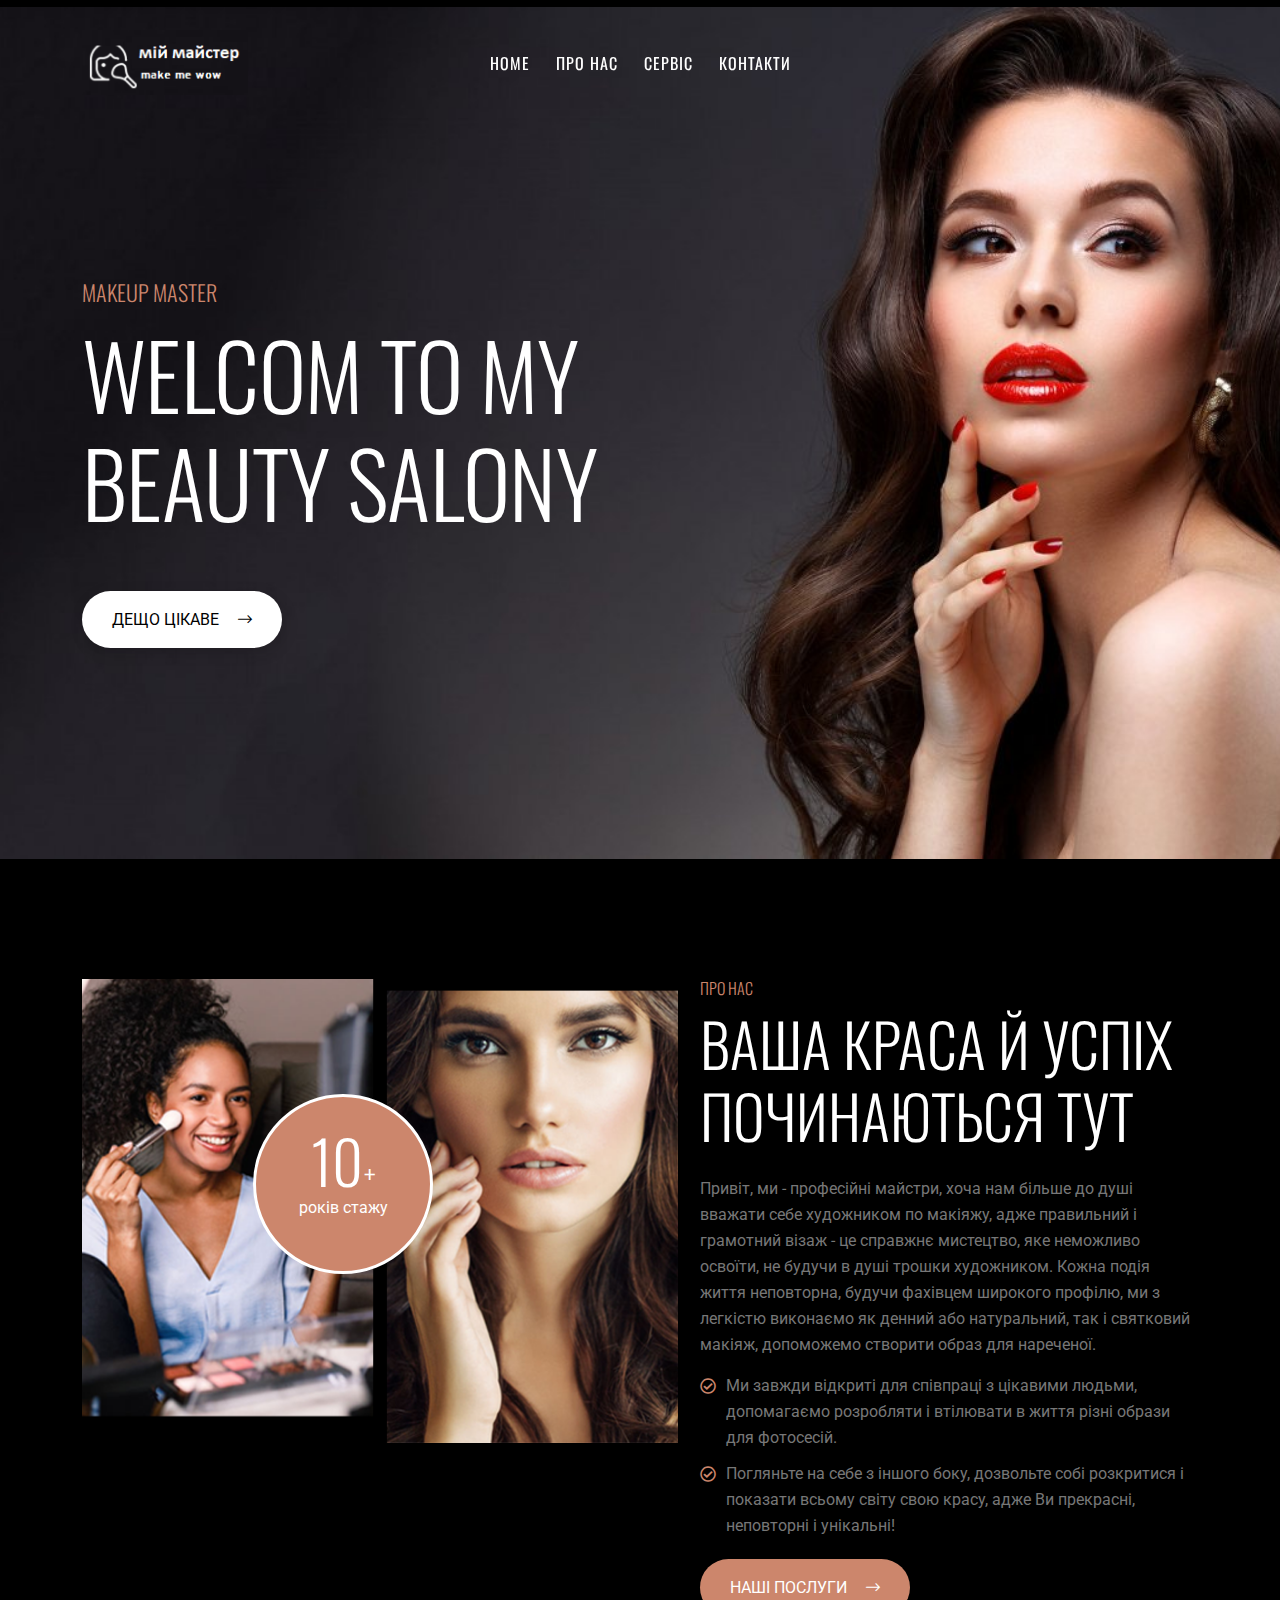
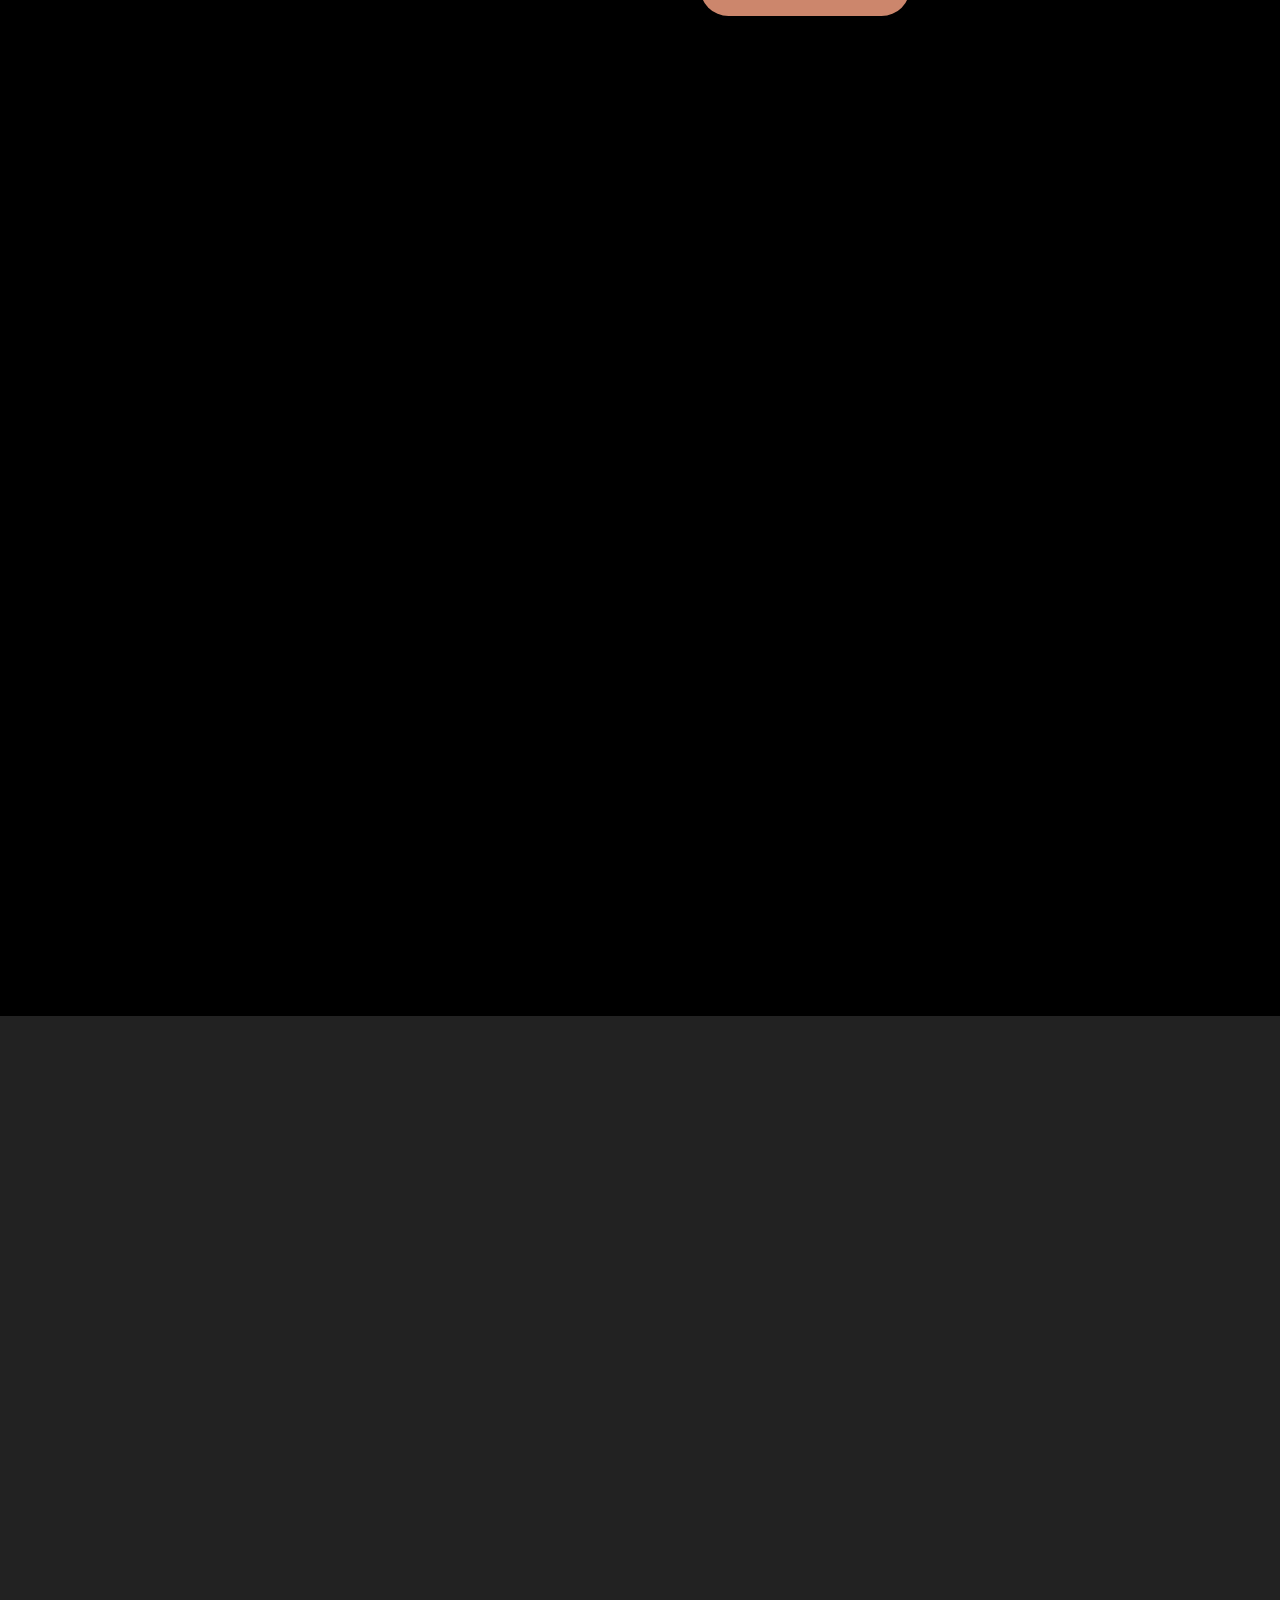
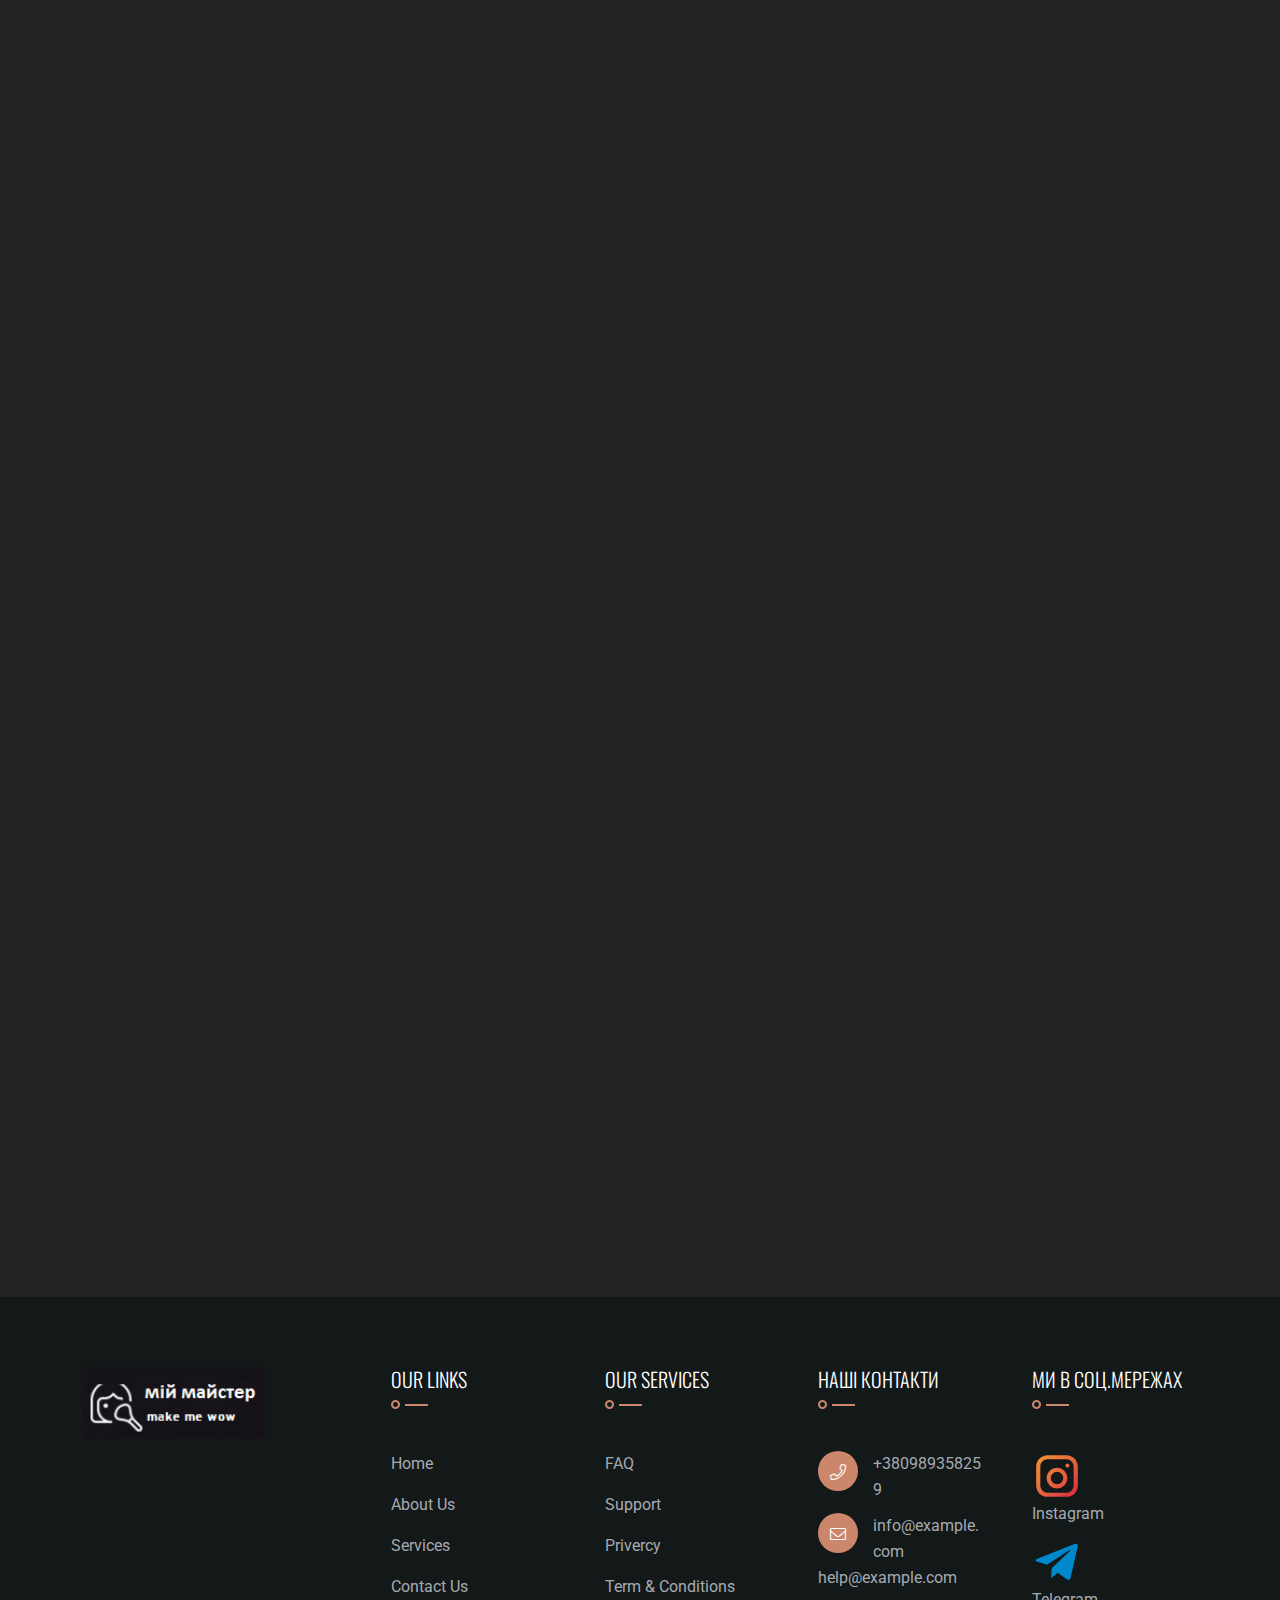
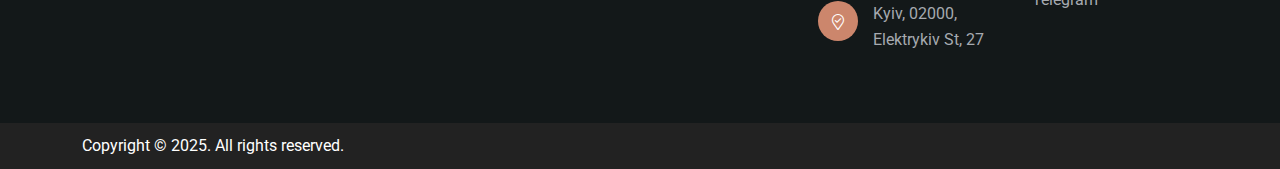
==== commit 6894d879: "contact" ====
--- a/index.html
+++ b/index.html
@@ -47,9 +47,7 @@
                       <li class="has-sub">
                         <a href="#services">сервіс</a>
                       </li>
-                      <li class="has-sub">
-                        <a href="blog.html">новини</a>
-                      </li>
+                      <!-- <li class="has-sub"></li> -->
                       <li><a href="contact.html">Контакти</a></li>
                     </ul>
                   </nav>
@@ -539,51 +537,73 @@
                 <div class="f-contact">
                   <ul>
                     <li>
-                      <svg
-                        width="50"
-                        height="50"
-                        viewBox="0 0 24 24"
-                        xmlns="http://www.w3.org/2000/svg"
+                      <a
+                        href="https://www.instagram.com/"
+                        target="_blank"
+                        rel="noopener noreferrer"
                       >
-                        <defs>
-                          <linearGradient
-                            id="instaGradient"
-                            x1="0%"
-                            y1="0%"
-                            x2="100%"
-                            y2="100%"
-                          >
-                            <stop offset="0%" stop-color="#f09433" />
-                            <stop offset="50%" stop-color="#e6683c" />
-                            <stop offset="100%" stop-color="#dc2743" />
-                            <stop offset="100%" stop-color="#bc1888" />
-                          </linearGradient>
-                        </defs>
-                        <path
-                          fill="url(#instaGradient)"
-                          d="M7.5 2C4.42 2 2 4.42 2 7.5v9C2 19.58 4.42 22 7.5 22h9c3.08 0 5.5-2.42 5.5-5.5v-9C22 4.42 19.58 2 16.5 2h-9zm0 2h9c1.93 0 3.5 1.57 3.5 3.5v9c0 1.93-1.57 3.5-3.5 3.5h-9C5.57 20 4 18.43 4 16.5v-9C4 5.57 5.57 4 7.5 4zm9.5 2a1 1 0 100 2 1 1 0 000-2zm-5 2a5 5 0 00-5 5 5 5 0 005 5 5 5 0 005-5 5 5 0 00-5-5zm0 2a3 3 0 013 3 3 3 0 01-3 3 3 3 0 01-3-3 3 3 0 013-3z"
-                        />
-                      </svg>
+                        <svg
+                          width="50"
+                          height="50"
+                          viewBox="0 0 24 24"
+                          xmlns="http://www.w3.org/2000/svg"
+                        >
+                          <defs>
+                            <linearGradient
+                              id="instaGradient"
+                              x1="0%"
+                              y1="0%"
+                              x2="100%"
+                              y2="100%"
+                            >
+                              <stop offset="0%" stop-color="#f09433" />
+                              <stop offset="50%" stop-color="#e6683c" />
+                              <stop offset="100%" stop-color="#dc2743" />
+                              <stop offset="100%" stop-color="#bc1888" />
+                            </linearGradient>
+                          </defs>
+                          <path
+                            fill="url(#instaGradient)"
+                            d="M7.5 2C4.42 2 2 4.42 2 7.5v9C2 19.58 4.42 22 7.5 22h9c3.08 0 5.5-2.42 5.5-5.5v-9C22 4.42 19.58 2 16.5 2h-9zm0 2h9c1.93 0 3.5 1.57 3.5 3.5v9c0 1.93-1.57 3.5-3.5 3.5h-9C5.57 20 4 18.43 4 16.5v-9C4 5.57 5.57 4 7.5 4zm9.5 2a1 1 0 100 2 1 1 0 000-2zm-5 2a5 5 0 00-5 5 5 5 0 005 5 5 5 0 005-5 5 5 0 00-5-5zm0 2a3 3 0 013 3 3 3 0 01-3 3 3 3 0 01-3-3 3 3 0 013-3z"
+                          />
+                        </svg>
+                      </a>
                       <span>
-                        <a href="https://www.instagram.com/">Instagram</a>
+                        <a
+                          href="https://www.instagram.com/"
+                          target="_blank"
+                          rel="noopener noreferrer"
+                          >Instagram</a
+                        >
                       </span>
                     </li>
 
                     <li>
-                      <svg
-                        width="50"
-                        height="50"
-                        viewBox="0 0 24 24"
-                        fill="none"
-                        xmlns="http://www.w3.org/2000/svg"
+                      <a
+                        href="https://t.me/SViktorS"
+                        target="_blank"
+                        rel="noopener noreferrer"
                       >
-                        <path
-                          fill="#0088cc"
-                          d="M9.44 14.97L9.16 19.55C9.62 19.55 9.83 19.34 10.06 19.11L12.31 17.1L16.81 20.38C17.69 20.86 18.28 20.62 18.51 19.58L21.92 4.62L21.93 4.61C22.2 3.46 21.56 2.98 20.71 3.29L2.53 10.44C1.43 10.86 1.44 11.46 2.31 11.73L7.17 13.26L17.73 6.44C18.22 6.12 18.66 6.29 18.27 6.62L9.44 14.97Z"
-                        />
-                      </svg>
+                        <svg
+                          width="50"
+                          height="50"
+                          viewBox="0 0 24 24"
+                          fill="none"
+                          xmlns="http://www.w3.org/2000/svg"
+                        >
+                          <path
+                            fill="#0088cc"
+                            d="M9.44 14.97L9.16 19.55C9.62 19.55 9.83 19.34 10.06 19.11L12.31 17.1L16.81 20.38C17.69 20.86 18.28 20.62 18.51 19.58L21.92 4.62L21.93 4.61C22.2 3.46 21.56 2.98 20.71 3.29L2.53 10.44C1.43 10.86 1.44 11.46 2.31 11.73L7.17 13.26L17.73 6.44C18.22 6.12 18.66 6.29 18.27 6.62L9.44 14.97Z"
+                          />
+                        </svg>
+                      </a>
                       <span>
-                        <a href="https://t.me/SViktorS">Telegram</a>
+                        <a
+                          href="https://t.me/SViktorS"
+                          target="_blank"
+                          rel="noopener noreferrer"
+                          >Telegram</a
+                        >
                       </span>
                     </li>
                   </ul>
--- a/css/style.css
+++ b/css/style.css
@@ -293,7 +293,7 @@
 .btn:hover{color: #fff;}
 .btn:hover::before{opacity: 0;}
 .breadcrumb-wrap {
-    text-align: center;
+    text-align: left;
 }
 .breadcrumb > .active {
 	color: #888;
@@ -301,7 +301,37 @@
 .breadcrumb-wrap.text-left {
     text-align: center !important;
     padding-top: 101px; 
-    padding-bottom: 60px;
+    padding-bottom: 50px;
+}
+
+.h-contact {
+    display: flex;
+    padding-bottom: 40px;
+    padding-left: 40px;
+}
+
+.h-contact a {
+    color: #a6aab0 !important;
+}
+
+.h-contact a:hover {
+    color: #cc866c !important;
+}
+
+
+.h-contact .icon {
+    margin-right: 15px;
+    padding-top: 5px;
+}
+
+.h-contact span {
+    color: #a6aab0;
+    display: block;
+}
+
+.h-contact h3 {
+    color: #fff;
+    font-size: 24px;
 }
 
 .btn-after{
@@ -7380,6 +7410,50 @@
 ====================================================================
 
 ***/
+
+.call-button {
+    display: inline-flex;
+    /* Красивое расположение */
+    align-items: center;
+    gap: 10px;
+    /* Отступ между иконкой и текстом */
+    background-color: #4CAF50;
+    /* Основной цвет */
+    color: white;
+    padding: 12px 20px;
+    font-size: 18px;
+    font-weight: bold;
+    text-decoration: none;
+    border-radius: 8px;
+    transition: 0.3s;
+    animation: pulse 1.5s infinite;
+    /* Анимация пульсации */
+}
+
+.call-button i {
+    font-size: 22px;
+    /* Размер иконки */
+}
+
+.call-button:hover {
+    background-color: #45a049;
+    transform: scale(1.05);
+}
+
+@keyframes pulse {
+    0% {
+        box-shadow: 0 0 10px rgba(76, 175, 80, 0.6);
+    }
+
+    50% {
+        box-shadow: 0 0 20px rgba(76, 175, 80, 0.9);
+    }
+
+    100% {
+        box-shadow: 0 0 10px rgba(76, 175, 80, 0.6);
+    }
+}
+
 .customlist {
     margin-bottom: 20px;
 }
